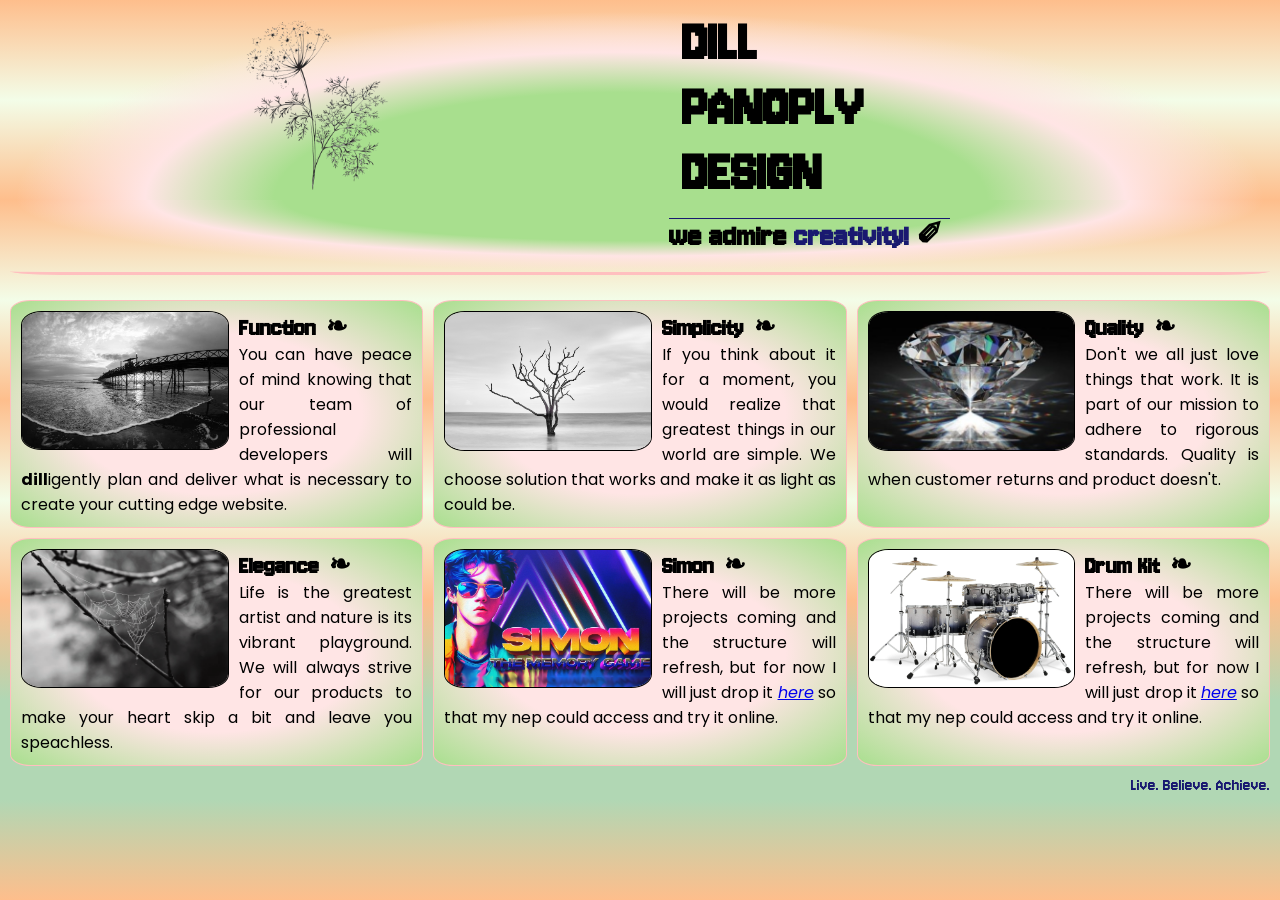
==== index.html @ 621cdb9f "Font size tweaks on <576 breakpoint (not final)" ====
<!DOCTYPE html>
<html lang="en">
  <head profile="http://www.w3.org/2005/10/profile">
  <meta charset="UTF-8">
  <meta name="viewport" content="width=device-width, initial-scale=1.0">
  <title>Dill Panoply Design Agency Nexus</title>
  <link rel="stylesheet" href="./style.css">
  <link rel="icon" type ="img/png" href="./favicon.png">
  <link rel="preconnect" href="https://fonts.googleapis.com">
  <link rel="preconnect" href="https://fonts.gstatic.com" crossorigin>
  <link href="https://fonts.googleapis.com/css2?family=Poppins:wght@400;700&display=swap" rel="stylesheet">
  <link href="https://fonts.googleapis.com/css2?family=Jersey+10&display=swap" rel="stylesheet">
</head>
<body>
  <div class="main">
    <header>
      <img class="logo" src="./assets/images/logo.png" alt="logo dill">
      <p>Dill <br />Panoply <br />Design</p>
    </header>
    <h1>We admire <span class="bb">Creativity</span></h1>
    <div class="left card">
      <img class="tile-image" src="./assets/images/function.jpg" alt="bridge going beyond horizon">
      <h2 class="card-title">Function</h2>
      <p>You can have peace of mind knowing that our team of professional developers 
        will <strong>dill</strong>igently plan and deliver what is necessary to create your cutting edge website.</p>
    </div>
    <div class="right card">
      <img class="tile-image" src="./assets/images/simplicity.jpg" alt="single tree with no leaves">
      <h2 class="card-title">Simplicity</h2>
      <p>If you think about it for a moment, you would realize that greatest things in our world are simple. 
          We choose solution that works and make it as light as could be.</p>
    </div>
    <div class="left card">
      <img class="tile-image" src="./assets/images/quality.jpg" alt="well polished diamond">
      <h2 class="card-title">Quality</h2>
      <p>Don't we all just love things that work. It is part of our mission to adhere to rigorous standards. 
        Quality is when customer returns and product doesn't.</p>
    </div>
    <div class="right card">
      <img class="tile-image" src="./assets/images/elegance.jpg" alt="spider web in the rain">
      <h2 class="card-title">Elegance</h2>
      <p>Life is the greatest artist and nature is its vibrant playground. 
        We will always strive for our products to make your heart skip a bit and leave you speachless.</p>
    </div>
    <div class="left card">
      <img class="tile-image" src="./assets/images/simon-memory-game.png" alt="simon says game logo">
      <h2 class="card-title">Simon</h2>
      <p>There will be more projects coming and the structure will refresh, but for now I will just drop it <a href="./projects/simon/index.html"><em>here</em></a> 
        so that my nep could access and try it online.</p>
    </div>
    <div class="right card">
      <img class="tile-image" src="./assets/images/drumkit7.jpg" alt="drum kit game logo">
      <h2 class="card-title">Drum Kit</h2>
      <p>There will be more projects coming and the structure will refresh, but for now I will just drop it <a href="./projects/drumkit/index.html"><em>here</em></a> 
        so that my nep could access and try it online.</p>
    </div>
  </div>
  <footer>
    <p>Live. Believe. Achieve.</p>
  </footer>
</body>
</html>
---- style.css ----
body {
  width: 100%;
  font-family: "Jersey 10", Poppins, sans-serif;
  margin: 0;
  background-color: #faf9f6;
  min-height: 100vh;
  min-width: 100vw;
  background: linear-gradient(180deg,
    #FEBE8C, #FFFBC1, #FEBE8C, #FFFBC1, #FEBE8C
  );
}

.main {
  display: flex;
  flex-direction: column;
  min-width: 350px;
}

.logo {
  flex: 1;
  padding: 10px;
  width: 20% !important;
}

p {
  text-align: justify;
  padding: 0px 10px 10px 10px;
  margin: 0;
}

header > p {
  flex: 1;
  font-size: 2rem;
  margin: 0;
  padding: 0;
  display: block;
  text-transform: uppercase;
  font-weight: bold;
}

h1 {
  flex: 1;
  font-size: 2rem;
  margin: 0px 0px 10px 0px;
  padding: 0;
  display: block;
  text-transform: capitalize;
  text-align: center;
  border-radius: 50% 50% 5% 5%;
}

.card-title {
  margin: 0;
  padding: 10px !important;
  padding-bottom: 0px !important;
}

.bb {
  color: midnightblue;  
}

.bb::after {
  content: "!";
}

.card {
  display: inline-block;
  margin: 0px 0px 10px 0px;
  border: 0.1rem ridge #B6E2A1;
  border-radius: 5%;
  font-size: 1rem;
  p {
    padding: 0px 10px 0px 10px;
    font-family: Poppins,sans-serif;
    font-stretch: condensed;
    font-stretch: 100%;
  }
}

.tile-image {
  margin: 0px 10px;
  max-width: 50%;
  float: left;
  border: 0.05rem solid black;
  border-radius: 10%;
}

.right img {
  float: right;
}

footer p {
  padding-right: 0px;
  text-align: right;
  color: midnightblue;
  font-size: 1.1rem;
}

@media (max-width: 576px) {
  body {
    min-width: 300px;
    background: linear-gradient(0deg,
      #F7A4A4,#F7A4A4
    );  
  }

  header {
    display: flex;
    flex-direction: row;
    font-size: 2.3rem;
    max-height: 300px;
    background: linear-gradient(to bottom,
      transparent,#B6E2A1 50%,#F7A4A4 60%, transparent
    );
  }

  .logo {
    flex: 1;
    margin: 10px;
    padding: 10px;
    background: radial-gradient(
      #B6E2A1 50%,#F7A4A4 60%, transparent 75%
    );
    border-radius: 50% 50% 50% 0%;
    border: 0.2rem solid #B6E2A1 !important;
    border-left-style: none !important;
  }

  header > p {
    flex: 1;
    margin: 10px;
    padding: 15px 10px 0px 10px;
    background: radial-gradient(
      #B6E2A1 50%,#F7A4A4 60%, transparent 75%
    );
    border: 0.2rem solid #B6E2A1;
    border-radius: 50% 50% 0% 50%;
    border-bottom-style: solid;
    border-right-style: none;
    text-align: center;
/*
    font-size: 2.3rem; 
*/
    font-size: 1.75em;
  }

  h1 {
    margin: -11px 10px 10px 10px;
    padding: 10px 10px 10px 10px;
    background: linear-gradient(0deg,
     #F7A4A4 10%, #B6E2A1 45%, #F7A4A4 80%, transparent
    );
    border-radius: 0% 0% 50% 50%;
    border: 0.2rem solid #B6E2A1;
    border-top-style: hidden;
    font-size: 1.5rem;
  }

  .card {
    display: flex;
    flex-direction: column;
    background: radial-gradient(
      #B6E2A1 35%, #F7A4A4 90%
    );
    max-width: 100%;
    border: 0.2rem solid #B6E2A1;
  }

  .tile-image {
    margin: 10px 10px 0px 10px;
    max-width: 100%;
    border-radius: 3%;
  }

  .card-title {
    margin: 0px 0px 5px 0px;
    padding: 0px 10px 0px 10px;
    font-size: 2rem;
  }

  h2::before {
    padding-right: 10px;
    content: '\294F';
  }

  h2::after {
    padding-left: 10px;
    content: '\2951';
  }

  .card p {
    margin: 0;
    padding: 0px 10px 10px 10px;
    object-fit: contain;
  }

  footer {
    flex: 1;
    min-width: 330px;
    position: sticky;
    bottom: 0;
    padding-right: 10px;
    background: linear-gradient(0deg,
      #B6E2A1 20%,#F7A4A4 80%
    );
    border: 0.2rem solid #B6E2A1;
    border-radius: 50% 50% 0% 0%;
    p {
      padding: 5px 0px 0px 0px;
    }
    p::before {
      content: url('./favicon.png');
      padding-right: 10px;
    }
  }
}

@media (min-width: 577px) and (max-width: 768px) {
  body {
    margin: 0;
    background: linear-gradient(180deg,
     #7FB77E, #B1D7B4, #7FB77E, #B1D7B4, #FFC090
    );
    .card {
      margin-left: 15px;
      margin-right: 15px;
    }
    footer {
      margin-right: 15px;
    }
  }

  header {
    display: flex;
    flex-direction: row;
    position: sticky;
    top: 0px;
    background: linear-gradient(180deg,
      #FFC090,#7FB77E, #B1D7B4, #B1D7B4, #B1D7B4, #7FB77E,#FFC090
    );
    border-bottom: 0.1rem solid #7FB77E;
    border-bottom-left-radius: 5%;
    border-bottom-right-radius: 5%;
  }

  .logo {
    flex: 1;
    max-width: 180px;
    min-width: 180px;
    background: radial-gradient(at 50% 50%,
      #7FB77E 40%, #B1D7B4, transparent 70%
    );
    border-radius: 5% 0% 0% 0%;
    border: 0 !important;
  }
  
  header>p {
    flex: 1;
    margin: 0;
    padding: 40px 20px 0px 20px;
    background: linear-gradient(180deg,
      #FFC090, #7FB77E, #B1D7B4, #B1D7B4, #B1D7B4,#7FB77E, #FFC090
    );
    display: inline;
    border: 0;
    border-bottom-right-radius: 25%;
    font-size: 2.2rem;
    text-align: end;
    text-transform: uppercase;
  }
  
  h1 {
    margin: -10px 0px 10px 0px;
    padding: 10px;
    padding-top: 20px;
    background: linear-gradient(180deg,
      #FFC090 50%, #7FB77E, #B1D7B4, #7FB77E, #B1D7B4, #FFC090
    );
    border-radius: 0%;
    border-bottom: 0.1rem solid #7FB77E;
  }

  h2 {
    font-size: 1.5rem;
  }

  h2::after {
    content: '\269f';
    padding-left: 10px; 
  }

  .bb {
    display: block;
  }

  .card {
    margin: 0px 10px 10px 0px;
    padding: 0px 0px 10px 0px;
    background: radial-gradient(at 50% 45%,
      #B1D7B4, #F7F6DC, #FFC090
    );
    img {
      max-width: 48%;
      margin: 10px 10px 0px 10px;
      border-color: #7FB77E;
      border-radius: 0;
    }
    p::before {
      content: '\274f';
      padding-right: 10px;
    }
    border-radius: 0;
  }

  div.card.right {
    h2 {
      text-align: right;
    }
    h2::before {
      content: '\269e';
      padding-right: 10px; 
    }
    h2::after {
      content: none;
    }
  }
}

@media (min-width: 769px) {
  body {
    margin: 0;
    width: 100%;
    background: repeating-linear-gradient(180deg,
      #FEBE8C, #F3FDE8, #FEBE8C, #F3FDE8, #FEBE8C, #F3FDE8,#FEBE8C,#B1D7B4, #B1D7B4, #FEBE8C
    );
  }

  .main {
    display: grid;
    grid-template-columns: 1fr 1fr;
    grid-template-rows: 200px 100px;
    gap: 10px;
    row-gap: 0px;
    padding: 0px 10px 0px 10px;
  }

  header {
    grid-column: span 2;
    display: flex;
    flex-direction: row;
    padding-top: 10px;
  }

  .logo {
    flex: 1;
    object-fit: contain;
    background: radial-gradient(at 100% 100%,
      #A8DF8E 40%, #FFE5E5, transparent 70%
    );
  }
  
  header > p {
    flex: 1;
    padding-left: 4rem;
    background: radial-gradient(at 0% 100%,
      #A8DF8E 40%, #FFE5E5, transparent 70%
    );
    border-top-right-radius: 5%;
    font-size: 3.8rem;
  }

  h1 {
    grid-column: span 2;
    margin-bottom: 25px;
    padding: 15px 320px 15px 15px;
    background: radial-gradient(at 50% 0%,
      #A8DF8E 40%, #FFE5E5, transparent 70%
    );
    border-radius: 0% 0% 5% 5%;
    border-right-style: none;
    border-bottom: 0.2rem solid #FFBFBF;
    text-transform: lowercase;
    text-align: end;
    text-decoration-color: midnightblue;
    text-decoration-thickness: 0.05rem;
    text-decoration-line: overline;
  }

  h1::after {
    content: '\00a0\2710\00a0';
  }

  h2 {
    font-size: 1.6rem;
  }

  h2::after {
    content: '\2767';
    padding-left: 10px; 
  }

  .card {
    padding-bottom: 10px;
    border-color: #FFBFBF;
    background: radial-gradient(
     #FFE5E5 50%, #A8DF8E
    );
    img {
      margin-top: 10px;
    }
  }

  .right img {
    float: left;
  }

  footer {
    margin-right: 10px;
  }

  @media (min-width: 1200px) {
    .main {
      grid-template-columns: 1fr 1fr 1fr;
 
    }
    header {
      grid-column: span 3;
    }
    h1 {
      grid-column: span 3;
    }
  }
}
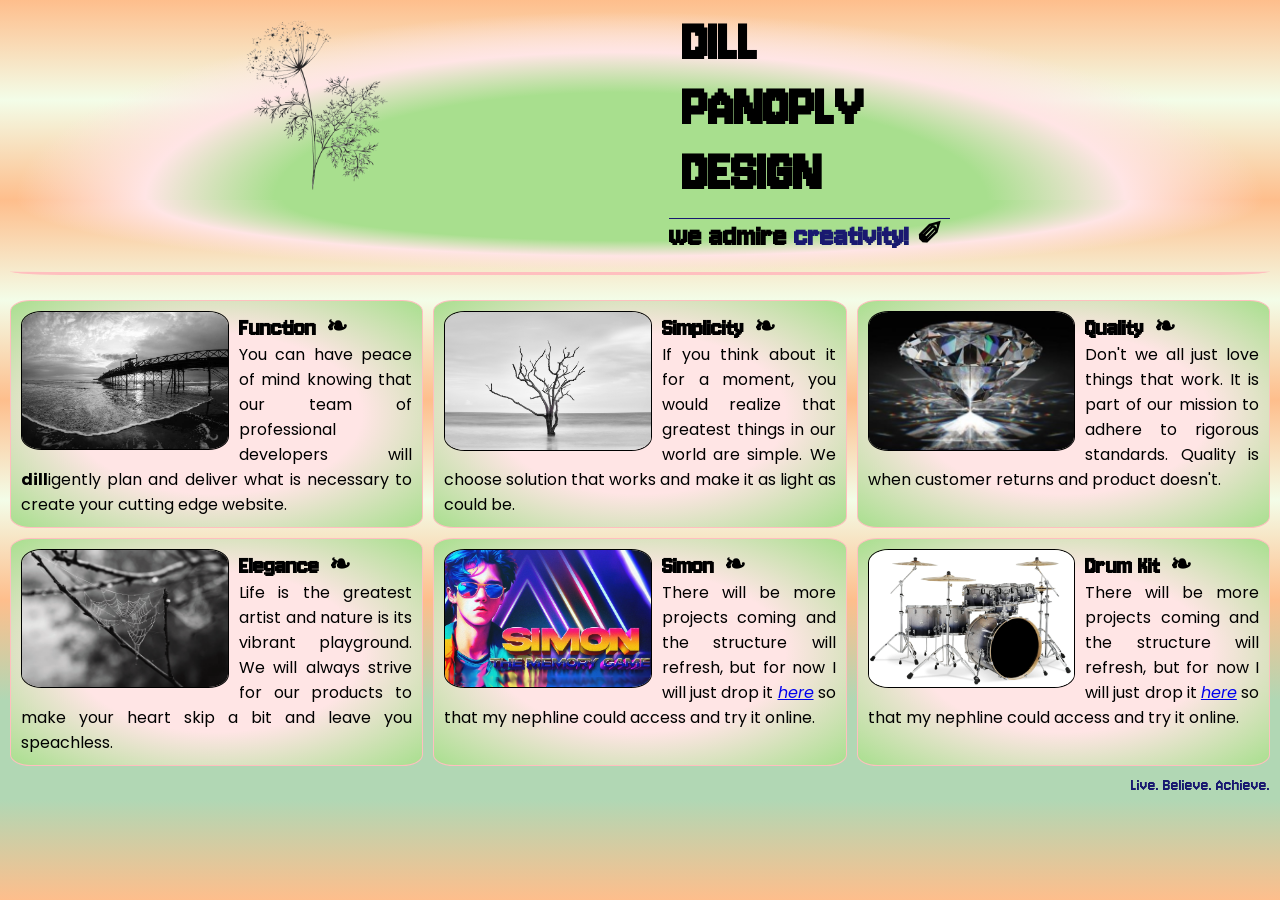
==== commit 3aa4c92a: "Phone screen size adjustments" ====
--- a/index.html
+++ b/index.html
@@ -46,13 +46,13 @@
       <img class="tile-image" src="./assets/images/simon-memory-game.png" alt="simon says game logo">
       <h2 class="card-title">Simon</h2>
       <p>There will be more projects coming and the structure will refresh, but for now I will just drop it <a href="./projects/simon/index.html"><em>here</em></a> 
-        so that my nep could access and try it online.</p>
+        so that my nephline could access and try it online.</p>
     </div>
     <div class="right card">
       <img class="tile-image" src="./assets/images/drumkit7.jpg" alt="drum kit game logo">
       <h2 class="card-title">Drum Kit</h2>
       <p>There will be more projects coming and the structure will refresh, but for now I will just drop it <a href="./projects/drumkit/index.html"><em>here</em></a> 
-        so that my nep could access and try it online.</p>
+        so that my nephline could access and try it online.</p>
     </div>
   </div>
   <footer>
--- a/style.css
+++ b/style.css
@@ -141,7 +141,7 @@
 /*
     font-size: 2.3rem; 
 */
-    font-size: 1.75em;
+    font-size: 1.05em;
   }
 
   h1 {
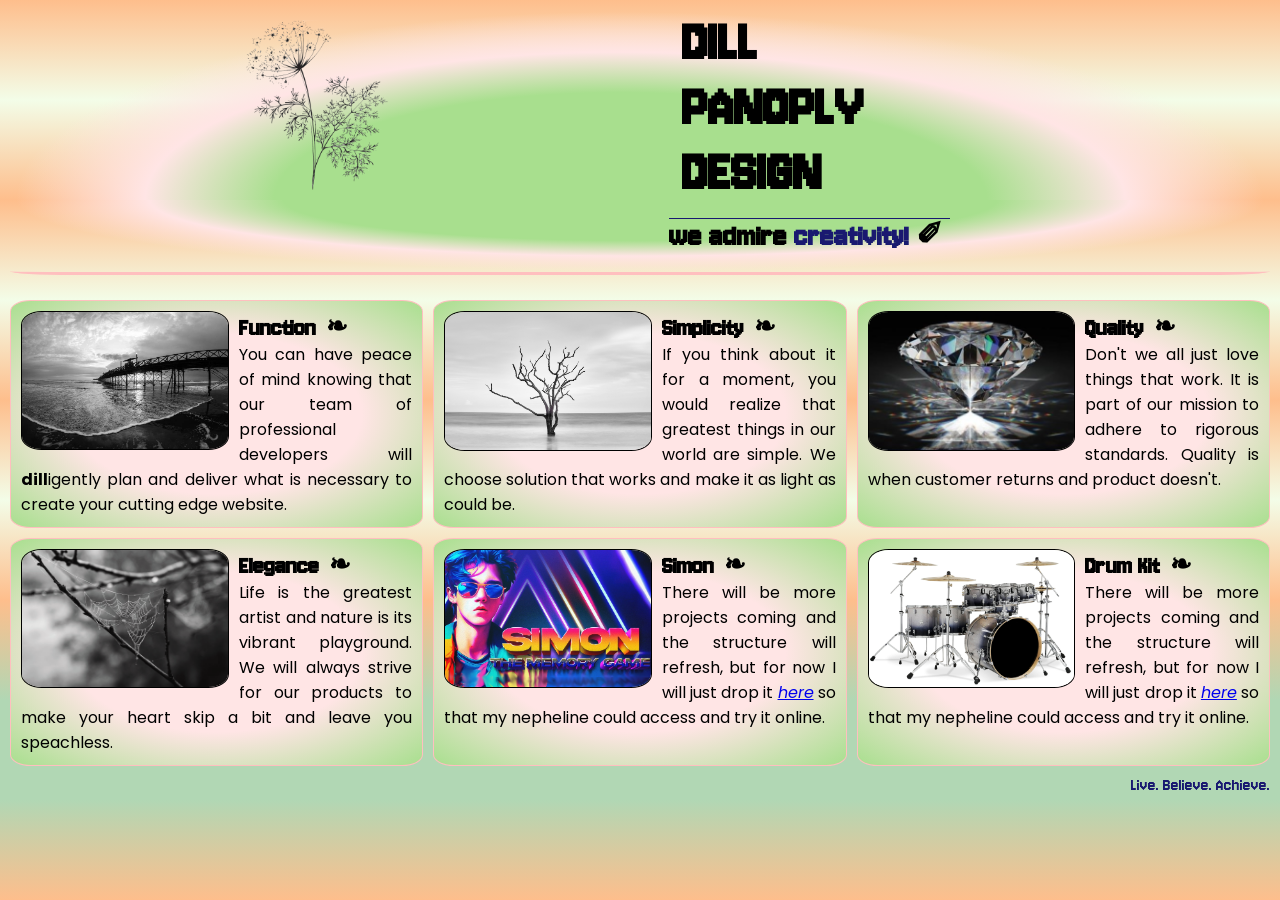
==== commit a11d418c: "Agency: nephline > nepheline typo fix" ====
--- a/index.html
+++ b/index.html
@@ -46,13 +46,13 @@
       <img class="tile-image" src="./assets/images/simon-memory-game.png" alt="simon says game logo">
       <h2 class="card-title">Simon</h2>
       <p>There will be more projects coming and the structure will refresh, but for now I will just drop it <a href="./projects/simon/index.html"><em>here</em></a> 
-        so that my nephline could access and try it online.</p>
+        so that my nepheline could access and try it online.</p>
     </div>
     <div class="right card">
       <img class="tile-image" src="./assets/images/drumkit7.jpg" alt="drum kit game logo">
       <h2 class="card-title">Drum Kit</h2>
       <p>There will be more projects coming and the structure will refresh, but for now I will just drop it <a href="./projects/drumkit/index.html"><em>here</em></a> 
-        so that my nephline could access and try it online.</p>
+        so that my nepheline could access and try it online.</p>
     </div>
   </div>
   <footer>
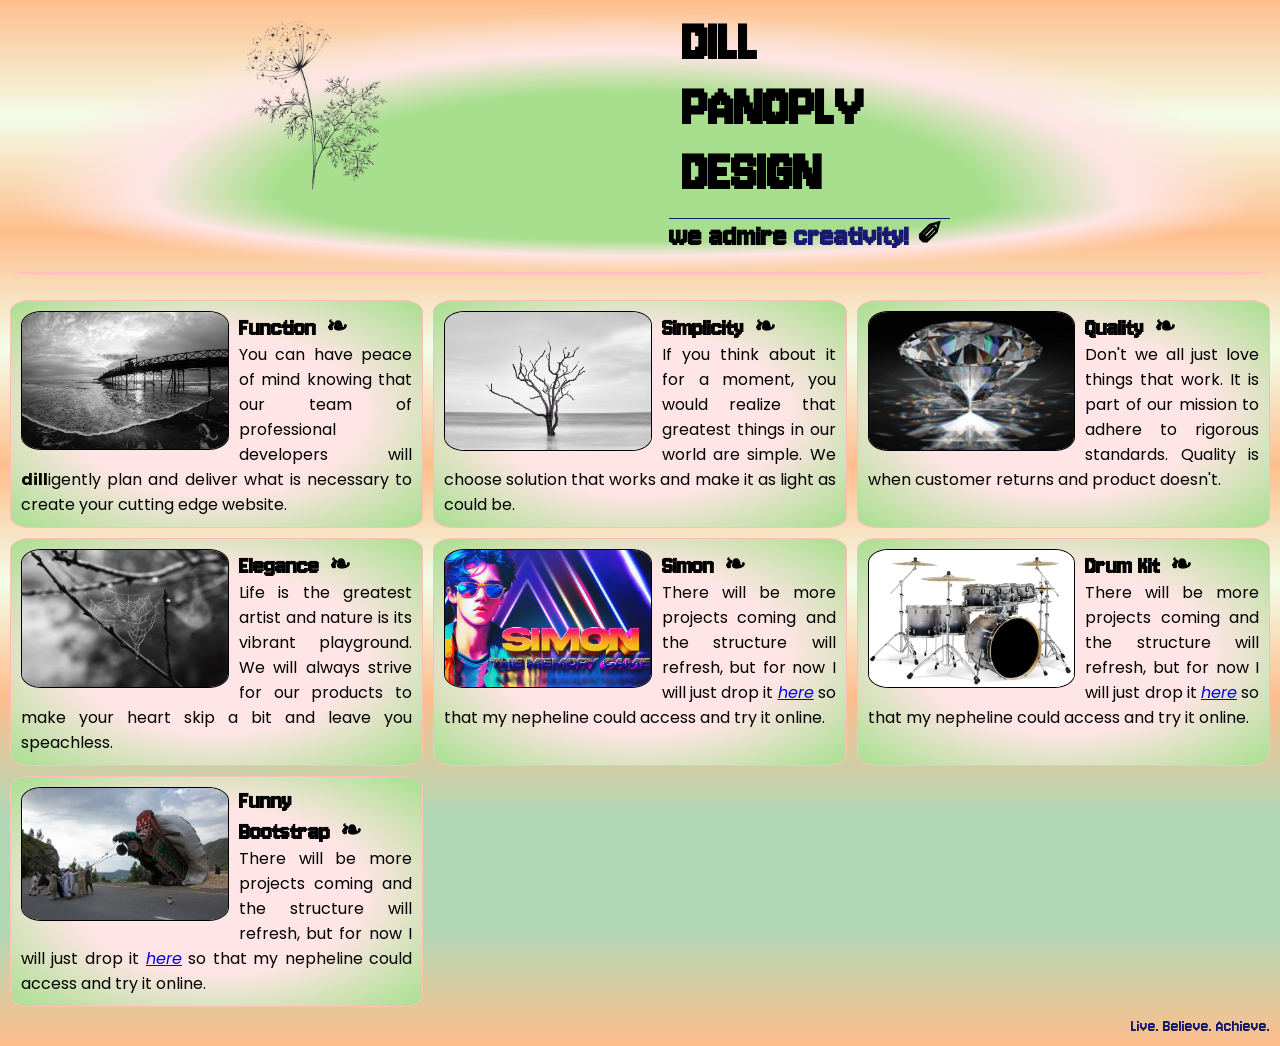
==== commit e3a3b663: "Funny bootstrap: imaginary movers company site with rude language added (no functionality, just bare" ====
--- a/index.html
+++ b/index.html
@@ -54,6 +54,12 @@
       <p>There will be more projects coming and the structure will refresh, but for now I will just drop it <a href="./projects/drumkit/index.html"><em>here</em></a> 
         so that my nepheline could access and try it online.</p>
     </div>
+    <div class="left card">
+      <img class="tile-image" src="./assets/images/booty-truck.jpg" alt="funny booty movers logo">
+      <h2 class="card-title">Funny Bootstrap</h2>
+      <p>There will be more projects coming and the structure will refresh, but for now I will just drop it <a href="./projects/bootstrap/index.html"><em>here</em></a> 
+        so that my nepheline could access and try it online.</p>
+  </div>
   </div>
   <footer>
     <p>Live. Believe. Achieve.</p>
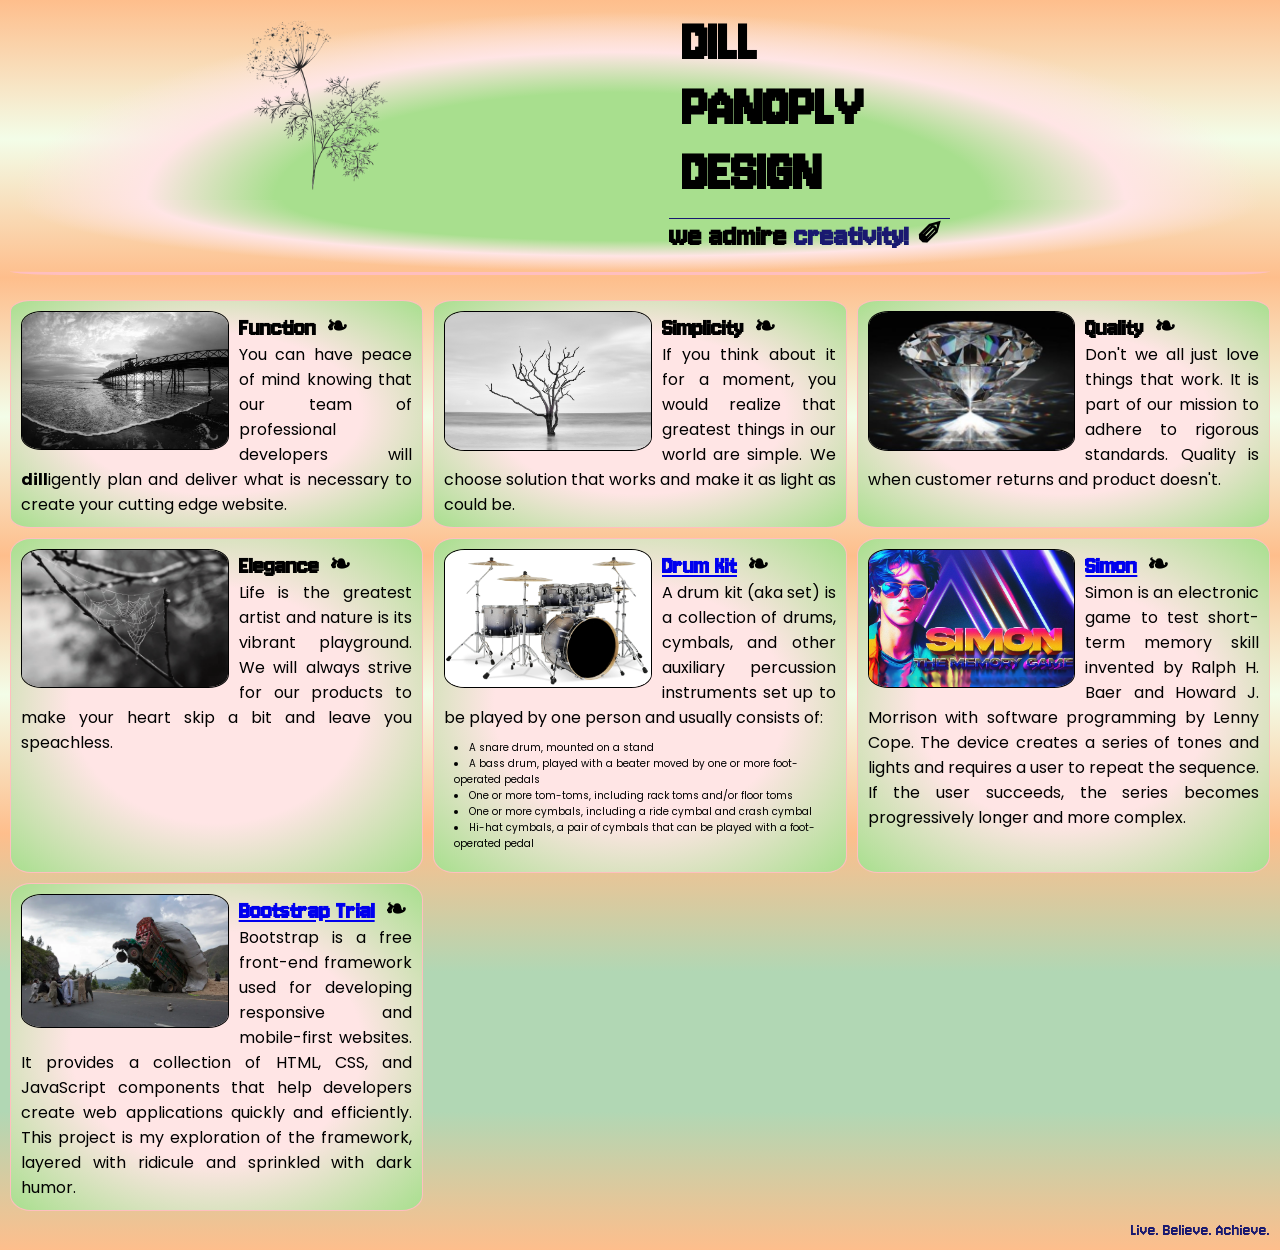
==== commit 6266e4a6: "Agency site cards copy update for projects, minor styling retouch for bootstrap and simon" ====
--- a/index.html
+++ b/index.html
@@ -4,8 +4,8 @@
   <meta charset="UTF-8">
   <meta name="viewport" content="width=device-width, initial-scale=1.0">
   <title>Dill Panoply Design Agency Nexus</title>
-  <link rel="stylesheet" href="./style.css">
-  <link rel="icon" type ="img/png" href="./favicon.png">
+  <link rel="stylesheet" href="style.css">
+  <link rel="icon" type ="img/png" href="favicon.png">
   <link rel="preconnect" href="https://fonts.googleapis.com">
   <link rel="preconnect" href="https://fonts.gstatic.com" crossorigin>
   <link href="https://fonts.googleapis.com/css2?family=Poppins:wght@400;700&display=swap" rel="stylesheet">
@@ -43,25 +43,35 @@
         We will always strive for our products to make your heart skip a bit and leave you speachless.</p>
     </div>
     <div class="left card">
-      <img class="tile-image" src="./assets/images/simon-memory-game.png" alt="simon says game logo">
-      <h2 class="card-title">Simon</h2>
-      <p>There will be more projects coming and the structure will refresh, but for now I will just drop it <a href="./projects/simon/index.html"><em>here</em></a> 
-        so that my nepheline could access and try it online.</p>
+      <img class="tile-image" src="./assets/images/drumkit7.jpg" alt="drum kit game logo">
+      <h2 class="card-title"><a href="./projects/drumkit/index.html">Drum Kit</a></h2>
+      <p>A drum kit (aka set) is a collection of drums, cymbals, and other auxiliary percussion instruments 
+        set up to be played by one person and usually consists of:
+      </p>
+      <ul class="drumkit-components">
+        <li>A snare drum, mounted on a stand</li>
+        <li>A bass drum, played with a beater moved by one or more foot-operated pedals</li>
+        <li>One or more tom-toms, including rack toms and/or floor toms</li>
+        <li>One or more cymbals, including a ride cymbal and crash cymbal</li>
+        <li>Hi-hat cymbals, a pair of cymbals that can be played with a foot-operated pedal</li>
+      </ul>
     </div>
     <div class="right card">
-      <img class="tile-image" src="./assets/images/drumkit7.jpg" alt="drum kit game logo">
-      <h2 class="card-title">Drum Kit</h2>
-      <p>There will be more projects coming and the structure will refresh, but for now I will just drop it <a href="./projects/drumkit/index.html"><em>here</em></a> 
-        so that my nepheline could access and try it online.</p>
+      <img class="tile-image" src="./assets/images/simon-memory-game.png" alt="simon says game logo">
+      <h2 class="card-title"><a href="./projects/simon/index.html">Simon</a></h2>
+      <p>Simon is an electronic game to test short-term memory skill invented by Ralph H. Baer and Howard J. Morrison with software programming by Lenny Cope. 
+        The device creates a series of tones and lights and requires a user to repeat the sequence. 
+        If the user succeeds, the series becomes progressively longer and more complex.</p>
     </div>
     <div class="left card">
       <img class="tile-image" src="./assets/images/booty-truck.jpg" alt="funny booty movers logo">
-      <h2 class="card-title">Funny Bootstrap</h2>
-      <p>There will be more projects coming and the structure will refresh, but for now I will just drop it <a href="./projects/bootstrap/index.html"><em>here</em></a> 
-        so that my nepheline could access and try it online.</p>
+      <h2 class="card-title"><a href="./projects/bootstrap/index.html">Bootstrap Trial</a></h2>
+      <p>Bootstrap is a free front-end framework used for developing responsive and mobile-first websites. It provides 
+        a collection of HTML, CSS, and JavaScript components that help developers create web applications quickly and 
+        efficiently. This project is my exploration of the framework, layered with ridicule and sprinkled with dark humor.</p>
   </div>
   </div>
-  <footer>
+  <footer id="footer">
     <p>Live. Believe. Achieve.</p>
   </footer>
 </body>
--- a/style.css
+++ b/style.css
@@ -96,6 +96,14 @@
   font-size: 1.1rem;
 }
 
+.drumkit-components {
+  padding: 0 20px;
+  font-family: Poppins; 
+  font-weight: normal; 
+  font-size: x-small; 
+  list-style: inside; 
+}
+
 @media (max-width: 576px) {
   body {
     min-width: 300px;
@@ -138,9 +146,6 @@
     border-bottom-style: solid;
     border-right-style: none;
     text-align: center;
-/*
-    font-size: 2.3rem; 
-*/
     font-size: 1.05em;
   }
 
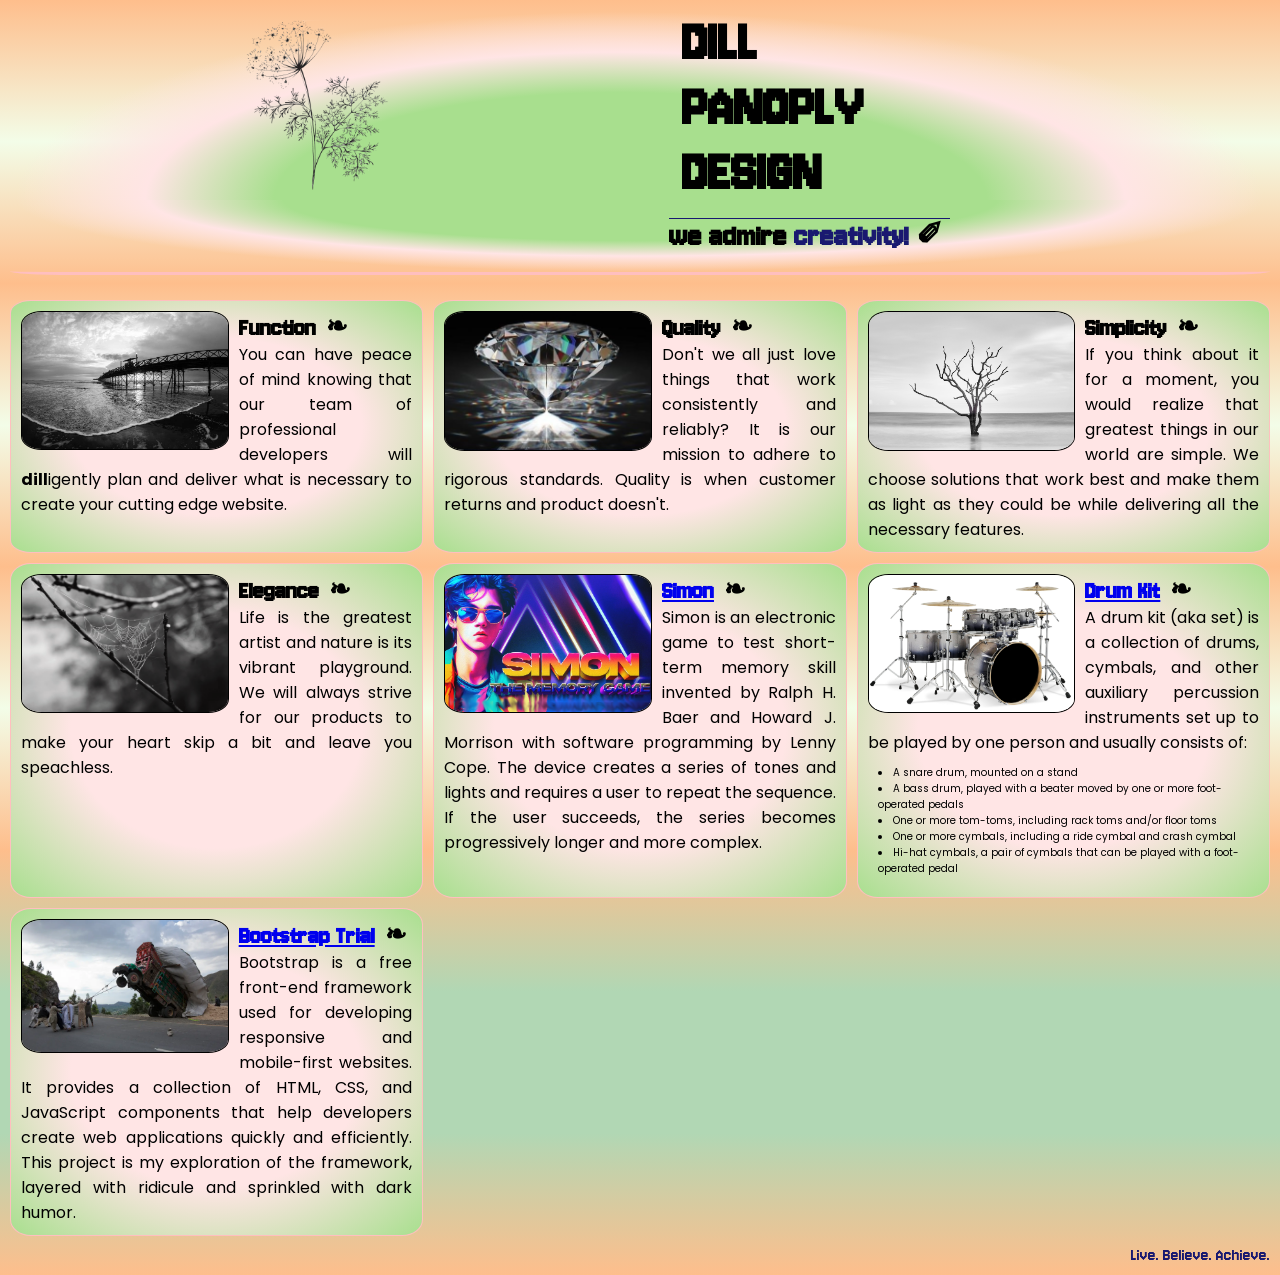
==== commit 8567eb35: "Agency: Tile reorder (Function, Quality,　Simplicity, Elegance), trivial tile copy updates." ====
--- a/index.html
+++ b/index.html
@@ -25,17 +25,18 @@
         will <strong>dill</strong>igently plan and deliver what is necessary to create your cutting edge website.</p>
     </div>
     <div class="right card">
+      <img class="tile-image" src="./assets/images/quality.jpg" alt="well polished diamond">
+      <h2 class="card-title">Quality</h2>
+      <p>Don't we all just love things that work consistently and reliably? It is our mission to adhere to rigorous standards. 
+        Quality is when customer returns and product doesn't.</p>
+    </div>
+      <div class="left card">
       <img class="tile-image" src="./assets/images/simplicity.jpg" alt="single tree with no leaves">
       <h2 class="card-title">Simplicity</h2>
       <p>If you think about it for a moment, you would realize that greatest things in our world are simple. 
-          We choose solution that works and make it as light as could be.</p>
+          We choose solutions that work best and make them as light as they could be while delivering all the necessary features.</p>
     </div>
-    <div class="left card">
-      <img class="tile-image" src="./assets/images/quality.jpg" alt="well polished diamond">
-      <h2 class="card-title">Quality</h2>
-      <p>Don't we all just love things that work. It is part of our mission to adhere to rigorous standards. 
-        Quality is when customer returns and product doesn't.</p>
-    </div>
+
     <div class="right card">
       <img class="tile-image" src="./assets/images/elegance.jpg" alt="spider web in the rain">
       <h2 class="card-title">Elegance</h2>
@@ -43,6 +44,13 @@
         We will always strive for our products to make your heart skip a bit and leave you speachless.</p>
     </div>
     <div class="left card">
+      <img class="tile-image" src="./assets/images/simon-memory-game.png" alt="simon says game logo">
+      <h2 class="card-title"><a href="./projects/simon/index.html">Simon</a></h2>
+      <p>Simon is an electronic game to test short-term memory skill invented by Ralph H. Baer and Howard J. Morrison with software programming by Lenny Cope. 
+        The device creates a series of tones and lights and requires a user to repeat the sequence. 
+        If the user succeeds, the series becomes progressively longer and more complex.</p>
+    </div>
+      <div class="right card">
       <img class="tile-image" src="./assets/images/drumkit7.jpg" alt="drum kit game logo">
       <h2 class="card-title"><a href="./projects/drumkit/index.html">Drum Kit</a></h2>
       <p>A drum kit (aka set) is a collection of drums, cymbals, and other auxiliary percussion instruments 
@@ -55,13 +63,6 @@
         <li>One or more cymbals, including a ride cymbal and crash cymbal</li>
         <li>Hi-hat cymbals, a pair of cymbals that can be played with a foot-operated pedal</li>
       </ul>
-    </div>
-    <div class="right card">
-      <img class="tile-image" src="./assets/images/simon-memory-game.png" alt="simon says game logo">
-      <h2 class="card-title"><a href="./projects/simon/index.html">Simon</a></h2>
-      <p>Simon is an electronic game to test short-term memory skill invented by Ralph H. Baer and Howard J. Morrison with software programming by Lenny Cope. 
-        The device creates a series of tones and lights and requires a user to repeat the sequence. 
-        If the user succeeds, the series becomes progressively longer and more complex.</p>
     </div>
     <div class="left card">
       <img class="tile-image" src="./assets/images/booty-truck.jpg" alt="funny booty movers logo">
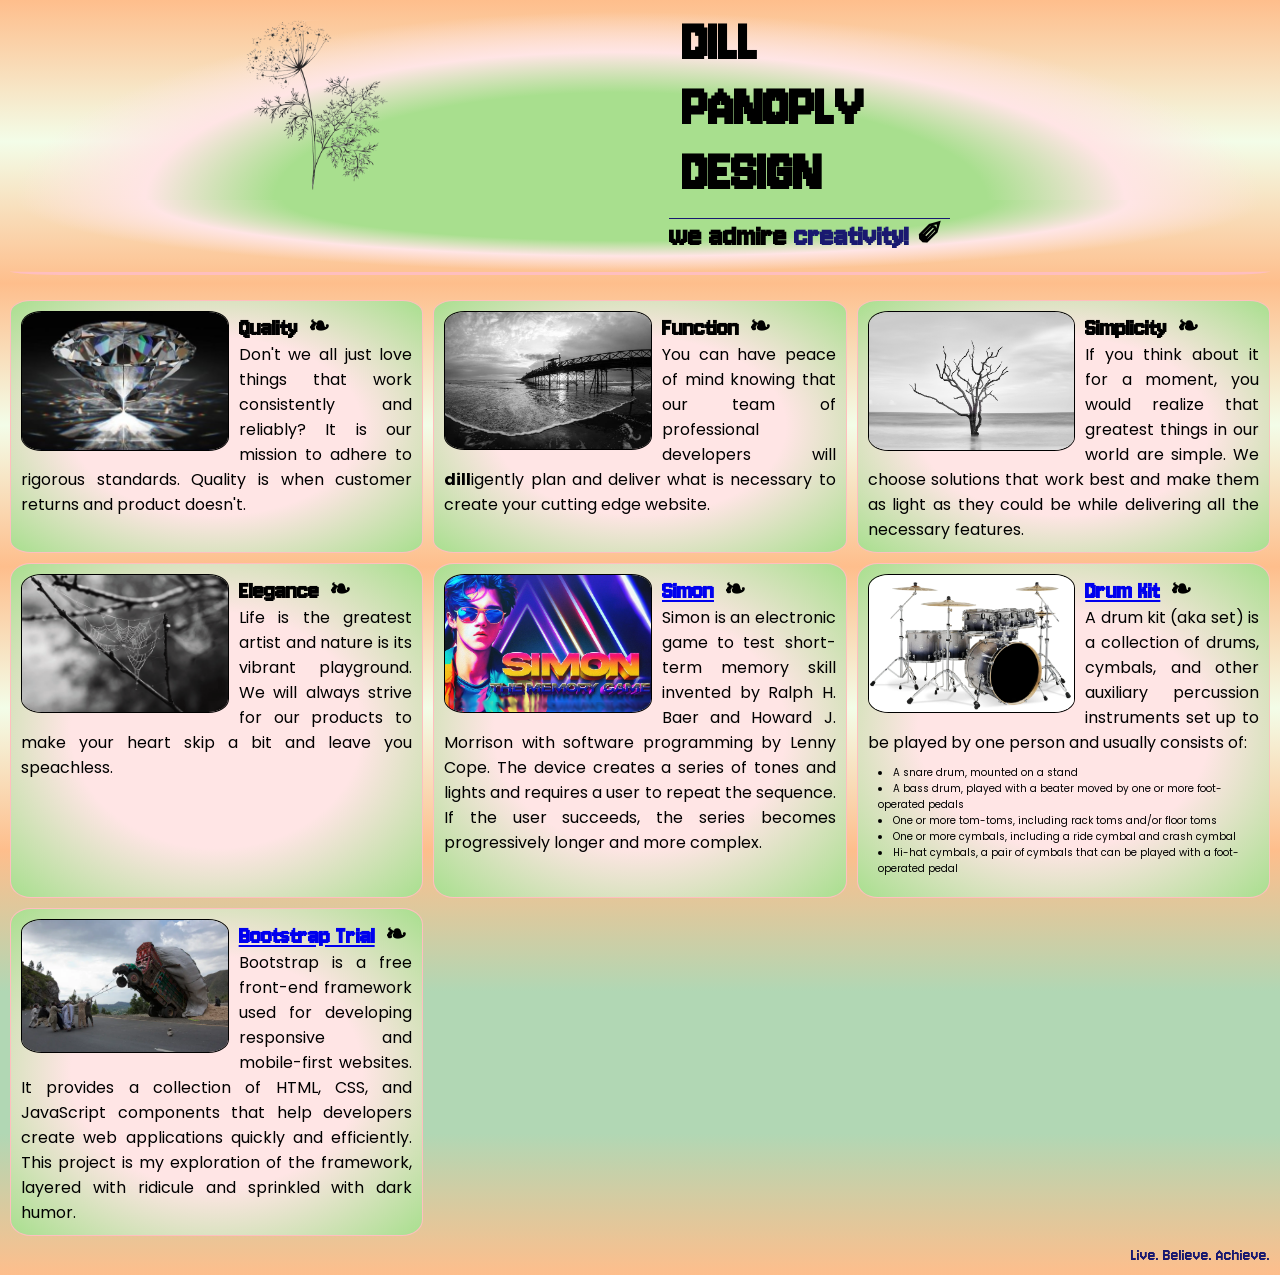
==== commit 7e89990e: "DELETED EXPIRED REPOs (these are tech updates)" ====
--- a/index.html
+++ b/index.html
@@ -19,18 +19,18 @@
     </header>
     <h1>We admire <span class="bb">Creativity</span></h1>
     <div class="left card">
+      <img class="tile-image" src="./assets/images/quality.jpg" alt="well polished diamond">
+      <h2 class="card-title">Quality</h2>
+      <p>Don't we all just love things that work consistently and reliably? It is our mission to adhere to rigorous standards. 
+        Quality is when customer returns and product doesn't.</p>
+    </div>
+    <div class="right card">
       <img class="tile-image" src="./assets/images/function.jpg" alt="bridge going beyond horizon">
       <h2 class="card-title">Function</h2>
       <p>You can have peace of mind knowing that our team of professional developers 
         will <strong>dill</strong>igently plan and deliver what is necessary to create your cutting edge website.</p>
     </div>
-    <div class="right card">
-      <img class="tile-image" src="./assets/images/quality.jpg" alt="well polished diamond">
-      <h2 class="card-title">Quality</h2>
-      <p>Don't we all just love things that work consistently and reliably? It is our mission to adhere to rigorous standards. 
-        Quality is when customer returns and product doesn't.</p>
-    </div>
-      <div class="left card">
+    <div class="left card">
       <img class="tile-image" src="./assets/images/simplicity.jpg" alt="single tree with no leaves">
       <h2 class="card-title">Simplicity</h2>
       <p>If you think about it for a moment, you would realize that greatest things in our world are simple. 
@@ -50,7 +50,7 @@
         The device creates a series of tones and lights and requires a user to repeat the sequence. 
         If the user succeeds, the series becomes progressively longer and more complex.</p>
     </div>
-      <div class="right card">
+    <div class="right card">
       <img class="tile-image" src="./assets/images/drumkit7.jpg" alt="drum kit game logo">
       <h2 class="card-title"><a href="./projects/drumkit/index.html">Drum Kit</a></h2>
       <p>A drum kit (aka set) is a collection of drums, cymbals, and other auxiliary percussion instruments 
@@ -70,7 +70,7 @@
       <p>Bootstrap is a free front-end framework used for developing responsive and mobile-first websites. It provides 
         a collection of HTML, CSS, and JavaScript components that help developers create web applications quickly and 
         efficiently. This project is my exploration of the framework, layered with ridicule and sprinkled with dark humor.</p>
-  </div>
+    </div>
   </div>
   <footer id="footer">
     <p>Live. Believe. Achieve.</p>
